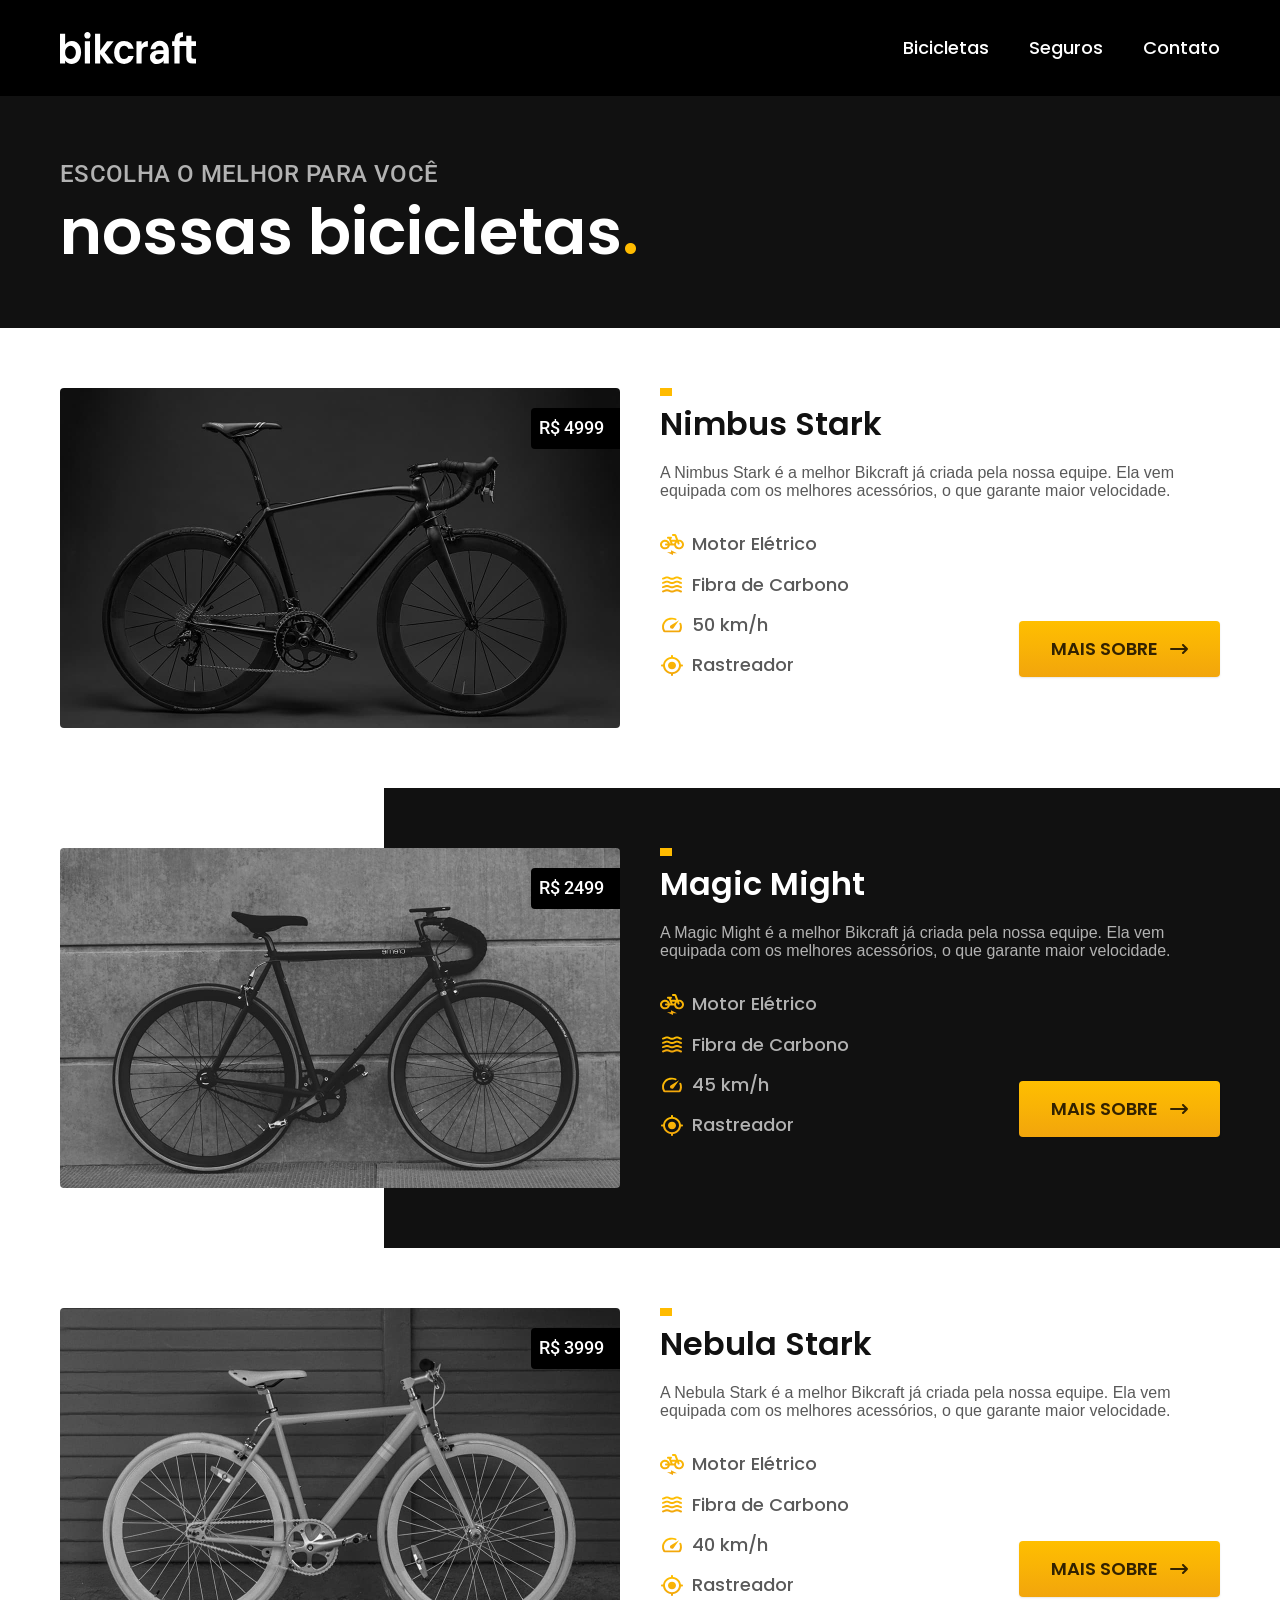
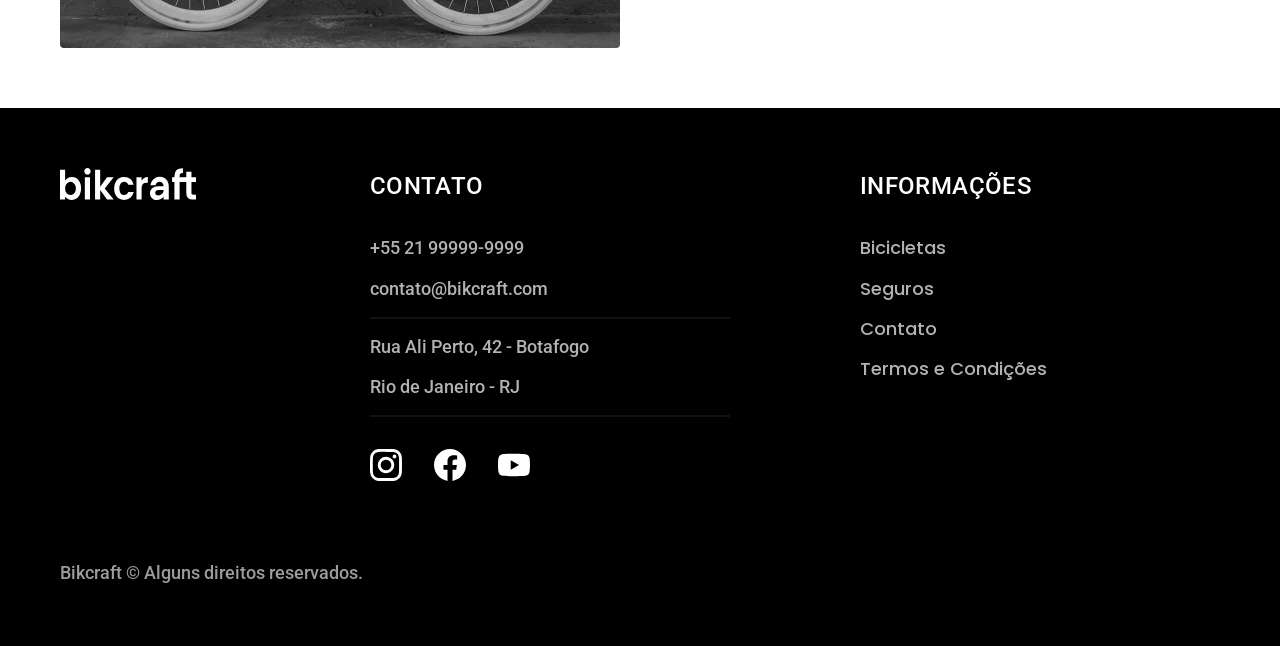
==== bicicletas.html @ d7fd8e76 "termos, bicicletas e seguros" ====
<!DOCTYPE html>
<html lang="pt-br">
<head>
    <meta charset="UTF-8">
    <meta name="viewport" content="width=device-width, initial-scale=1.0">
    <link rel="shortcut icon" href="./img/favicon.svg" type="image/x-icon">
    <title>Bicicletas | Bikcraft</title>
    <meta name="description" content="Termos e condições.">
    <link rel="stylesheet" href="./css/style.css">

    <link rel="preconnect" href="https://fonts.googleapis.com">
    <link rel="preconnect" href="https://fonts.gstatic.com" crossorigin>
    <link href="https://fonts.googleapis.com/css2?family=Merriweather:ital,opsz,wght@1,18..144,900&family=Poppins:wght@400;600&family=Roboto:wght@100..900&display=swap" rel="stylesheet">
</head>

<body id="bicicletas">
    <header class="header-bg">
        <div class="container header">
            <a href="./">
                <img src="img/bikcraft.svg" alt="Bikcraft">
            </a>

            <nav aria-label="primaria">
                <ul class="header-menu font-1-m color-0">
                    <li><a href="./bicicletas.html">Bicicletas</a></li>
                    <li><a href="./seguros.html">Seguros</a></li>
                    <li><a href="./contato.html">Contato</a></li>
                </ul>
            </nav>
        </div>
    </header>

    <main>
        <div class="title-bg">
            <div class="container title">
                <p class="font-2-l-b color-5">Escolha o melhor para você</p>
                <h1 class="font-1-xxl color-0">nossas bicicletas<span class="color-p1">.</span></h1>
            </div>
        </div>

        <div class="bikes container">
            <div class="bikes-img">
                <img src="./img/bikes/nimbus.jpg" alt="Bicicleta Preta">
                <span class="font-2-m color-0">R$ 4999</span>
            </div>
            <div class="bikes-content">
                <h2 class="font-1-xl">Nimbus Stark</h2>
                <p class="font-2-s color-8">A Nimbus Stark é a melhor Bikcraft já criada pela nossa equipe. Ela vem equipada com os melhores acessórios, o que garante maior velocidade.</p>
                <ul class="font-1-m color-8">
                    <li><img src="./img/icons/eletrica.svg" alt="">Motor Elétrico</li>
                    <li><img src="./img/icons/carbono.svg" alt="">Fibra de Carbono</li>
                    <li><img src="./img/icons/velocidade.svg" alt="">50 km/h</li>
                    <li><img src="./img/icons/rastreador.svg" alt="">Rastreador</li>
                </ul>
                <a class="btn arrow" href="./bikes/nimbus.html">Mais Sobre</a>
            </div>
        </div>

        <div class="bikes-bg">
            <div class="bikes container">
                <div class="bikes-img">
                    <img src="./img/bikes/magic.jpg" alt="Bicicleta Preta">
                    <span class="font-2-m color-0">R$ 2499</span>
                </div>
                <div class="bikes-content">
                    <h2 class="font-1-xl color-0">Magic Might</h2>
                    <p class="font-2-s color-5">A Magic Might é a melhor Bikcraft já criada pela nossa equipe. Ela vem equipada com os melhores acessórios, o que garante maior velocidade.</p>
                    <ul class="font-1-m color-5">
                        <li><img src="./img/icons/eletrica.svg" alt="">Motor Elétrico</li>
                        <li><img src="./img/icons/carbono.svg" alt="">Fibra de Carbono</li>
                        <li><img src="./img/icons/velocidade.svg" alt="">45 km/h</li>
                        <li><img src="./img/icons/rastreador.svg" alt="">Rastreador</li>
                    </ul>
                    <a class="btn arrow" href="./bikes/magic.html">Mais Sobre</a>
                </div>
            </div>
        </div>

        <div class="bikes container">
            <div class="bikes-img">
                <img src="./img/bikes/nebula.jpg" alt="Bicicleta Preta">
                <span class="font-2-m color-0">R$ 3999</span>
            </div>
            <div class="bikes-content">
                <h2 class="font-1-xl">Nebula Stark</h2>
                <p class="font-2-s color-8">A Nebula Stark é a melhor Bikcraft já criada pela nossa equipe. Ela vem equipada com os melhores acessórios, o que garante maior velocidade.</p>
                <ul class="font-1-m color-8">
                    <li><img src="./img/icons/eletrica.svg" alt="">Motor Elétrico</li>
                    <li><img src="./img/icons/carbono.svg" alt="">Fibra de Carbono</li>
                    <li><img src="./img/icons/velocidade.svg" alt="">40 km/h</li>
                    <li><img src="./img/icons/rastreador.svg" alt="">Rastreador</li>
                </ul>
                <a class="btn arrow" href="./bikes/nebula.html">Mais Sobre</a>
            </div>
        </div>
        
    </main>

    <footer class="footer-bg">
        <div class="footer container">
            <img src="./img/bikcraft.svg" alt="Bikcraft">
            <div class="footer-coms">
                <h3 class="font-2-l-b color-0">Contato</h3>
                <ul class="font-2-m color-5">
                    <li><a href="tel:+5521999999999">+55 21 99999-9999</a></li>
                    <li><a href="mailto:contato@bikcraft.com">contato@bikcraft.com</a></li>
                    <li>Rua Ali Perto, 42 - Botafogo</li>
                    <li>Rio de Janeiro - RJ</li>
                </ul>
                <div class="footer-media">
                    <a href="./">
                        <img src="./img/social-media/instagram.svg" alt="Instagram">
                    </a>
                    <a href="./">
                        <img src="./img/social-media/facebook.svg" alt="Facebook">
                    </a>
                    <a href="./">
                        <img src="./img/social-media/youtube.svg" alt="Youtube">
                    </a>
                </div>
            </div>
            <div class="footer-info">
                <h3 class="font-2-l-b color-0">Informações</h3>
                <nav>
                    <ul class="font-1-m color-5">
                        <li><a href="./bicicletas.html">Bicicletas</a></li>
                        <li><a href="./seguros.html">Seguros</a></li>
                        <li><a href="./contato.html">Contato</a></li>
                        <li><a href="./termos.html">Termos e Condições</a></li>
                    </ul>
                </nav>
            </div>
            <p class="font-2-m color-6 footer-copy">Bikcraft © Alguns direitos reservados.</p>
        </div>
    </footer>
</body>
</html>
---- css/style.css ----
@import url(./global/global.css);
@import url(./utilities/colors.css);
@import url(./utilities/typo.css);

@import url(./global/header.css);
@import url(./global/footer.css);

/* UTILITIES */
@import url(./utilities/components.css);

/* HOME */
@import url(./home/intro.css);
@import url(./home/tech.css);
@import url(./home/partners.css);
@import url(./home/depo.css);

/* Bicicletas */
@import url(./bikes/bikes-list.css);
@import url(./bikes/bicicletas.css);

/* Seguros */
@import url(./assurance/seguros.css);
@import url(./assurance/vantagens.css);
@import url(./assurance/qa.css);

/* Termos */
@import url(./termos/termos.css);
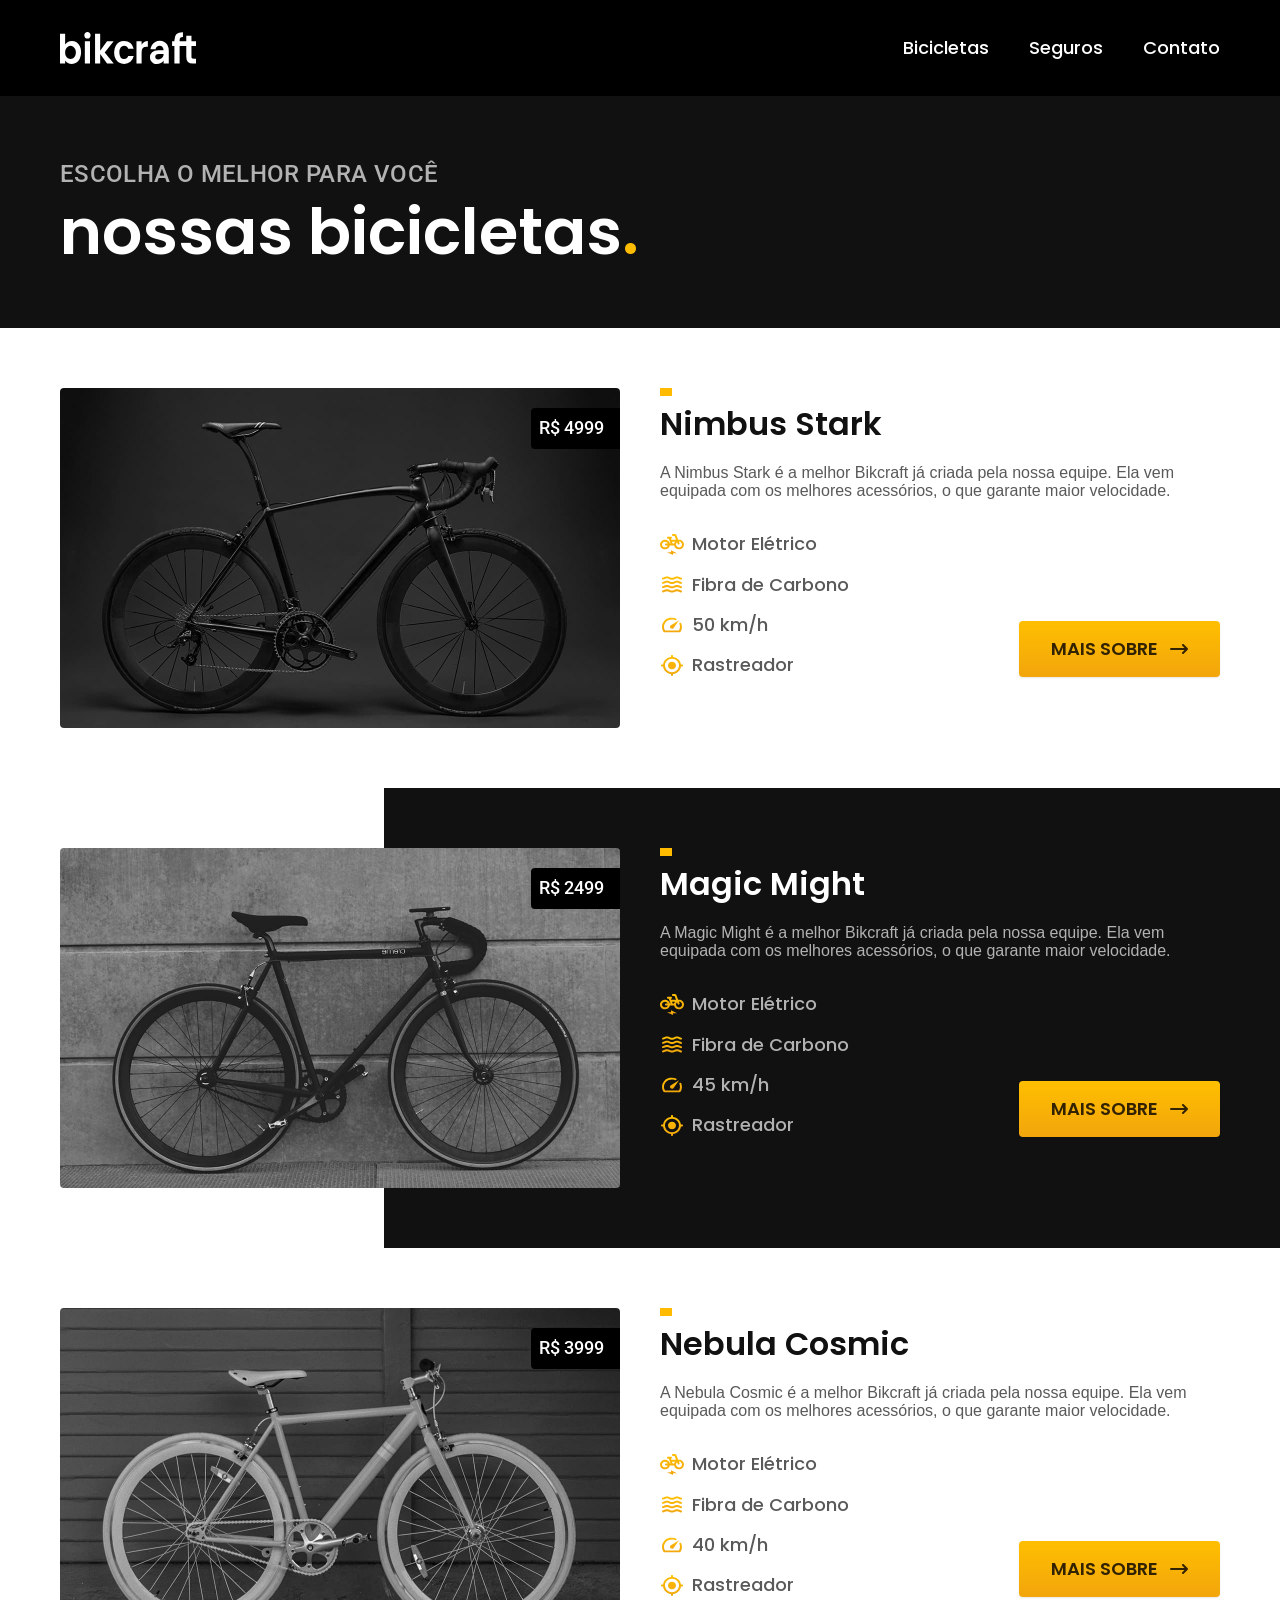
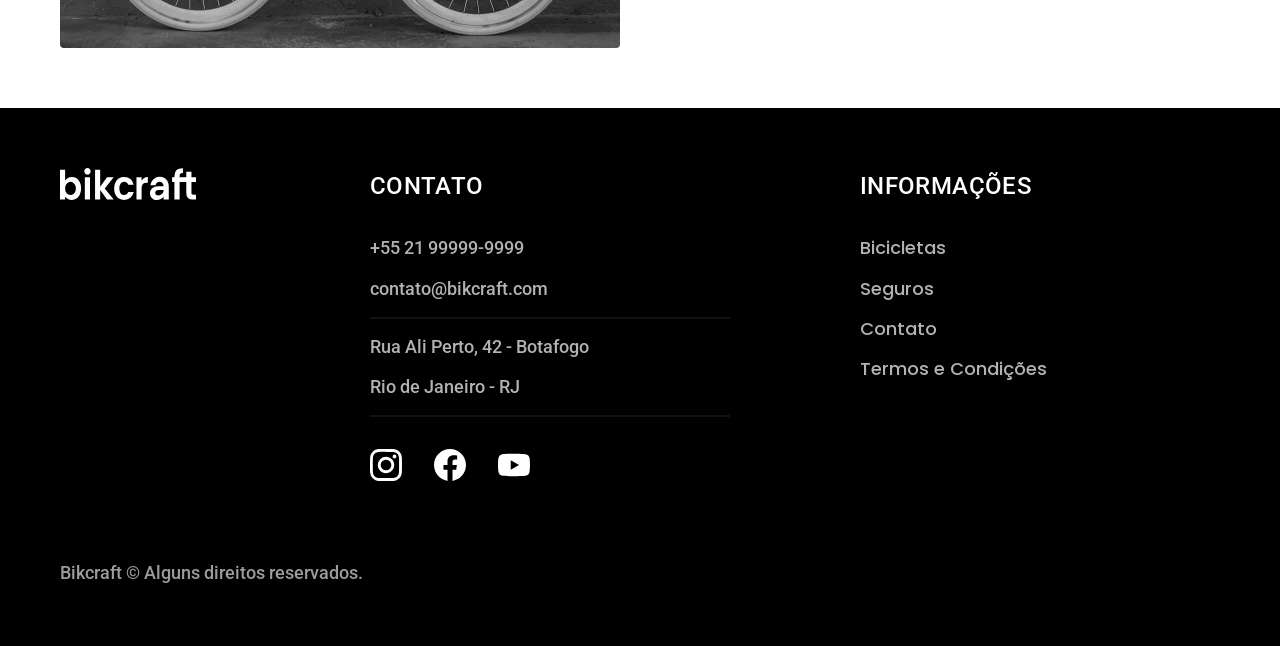
==== commit d110f891: "bicicletas-internas e contato" ====
--- a/bicicletas.html
+++ b/bicicletas.html
@@ -52,7 +52,7 @@
                     <li><img src="./img/icons/velocidade.svg" alt="">50 km/h</li>
                     <li><img src="./img/icons/rastreador.svg" alt="">Rastreador</li>
                 </ul>
-                <a class="btn arrow" href="./bikes/nimbus.html">Mais Sobre</a>
+                <a class="btn arrow" href="./bicicletas/nimbus.html">Mais Sobre</a>
             </div>
         </div>
 
@@ -71,7 +71,7 @@
                         <li><img src="./img/icons/velocidade.svg" alt="">45 km/h</li>
                         <li><img src="./img/icons/rastreador.svg" alt="">Rastreador</li>
                     </ul>
-                    <a class="btn arrow" href="./bikes/magic.html">Mais Sobre</a>
+                    <a class="btn arrow" href="./bicicletas/magic.html">Mais Sobre</a>
                 </div>
             </div>
         </div>
@@ -82,15 +82,15 @@
                 <span class="font-2-m color-0">R$ 3999</span>
             </div>
             <div class="bikes-content">
-                <h2 class="font-1-xl">Nebula Stark</h2>
-                <p class="font-2-s color-8">A Nebula Stark é a melhor Bikcraft já criada pela nossa equipe. Ela vem equipada com os melhores acessórios, o que garante maior velocidade.</p>
+                <h2 class="font-1-xl">Nebula Cosmic</h2>
+                <p class="font-2-s color-8">A Nebula Cosmic é a melhor Bikcraft já criada pela nossa equipe. Ela vem equipada com os melhores acessórios, o que garante maior velocidade.</p>
                 <ul class="font-1-m color-8">
                     <li><img src="./img/icons/eletrica.svg" alt="">Motor Elétrico</li>
                     <li><img src="./img/icons/carbono.svg" alt="">Fibra de Carbono</li>
                     <li><img src="./img/icons/velocidade.svg" alt="">40 km/h</li>
                     <li><img src="./img/icons/rastreador.svg" alt="">Rastreador</li>
                 </ul>
-                <a class="btn arrow" href="./bikes/nebula.html">Mais Sobre</a>
+                <a class="btn arrow" href="./bicicletas/nebula.html">Mais Sobre</a>
             </div>
         </div>
         
--- a/css/style.css
+++ b/css/style.css
@@ -7,6 +7,7 @@
 
 /* UTILITIES */
 @import url(./utilities/components.css);
+@import url(./utilities/form.css);
 
 /* HOME */
 @import url(./home/intro.css);
@@ -17,11 +18,17 @@
 /* Bicicletas */
 @import url(./bikes/bikes-list.css);
 @import url(./bikes/bicicletas.css);
+@import url(./bikes/bicicleta.css);
+@import url(./bikes/seguro.css);
 
 /* Seguros */
 @import url(./assurance/seguros.css);
 @import url(./assurance/vantagens.css);
 @import url(./assurance/qa.css);
 
+/* Contato */
+@import url(./contact/contato.css);
+@import url(./contact/lojas.css);
+
 /* Termos */
 @import url(./termos/termos.css);
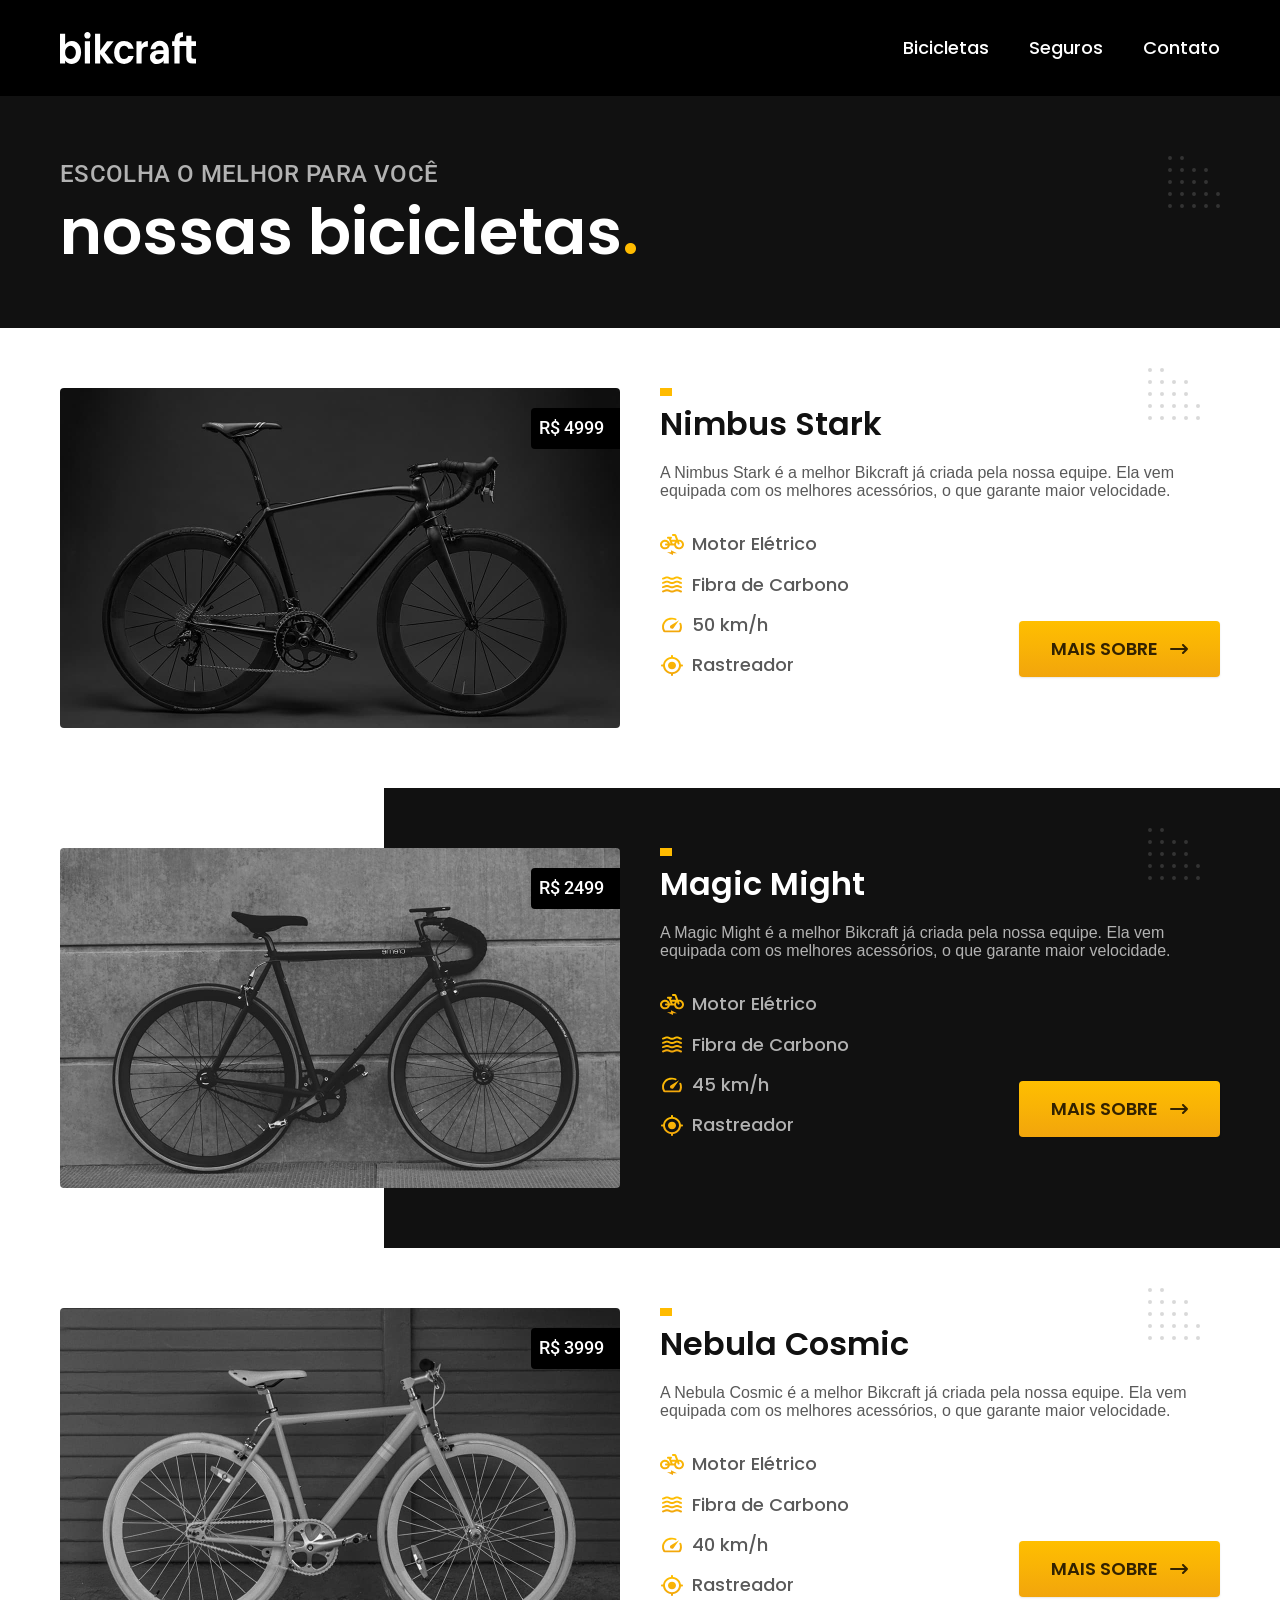
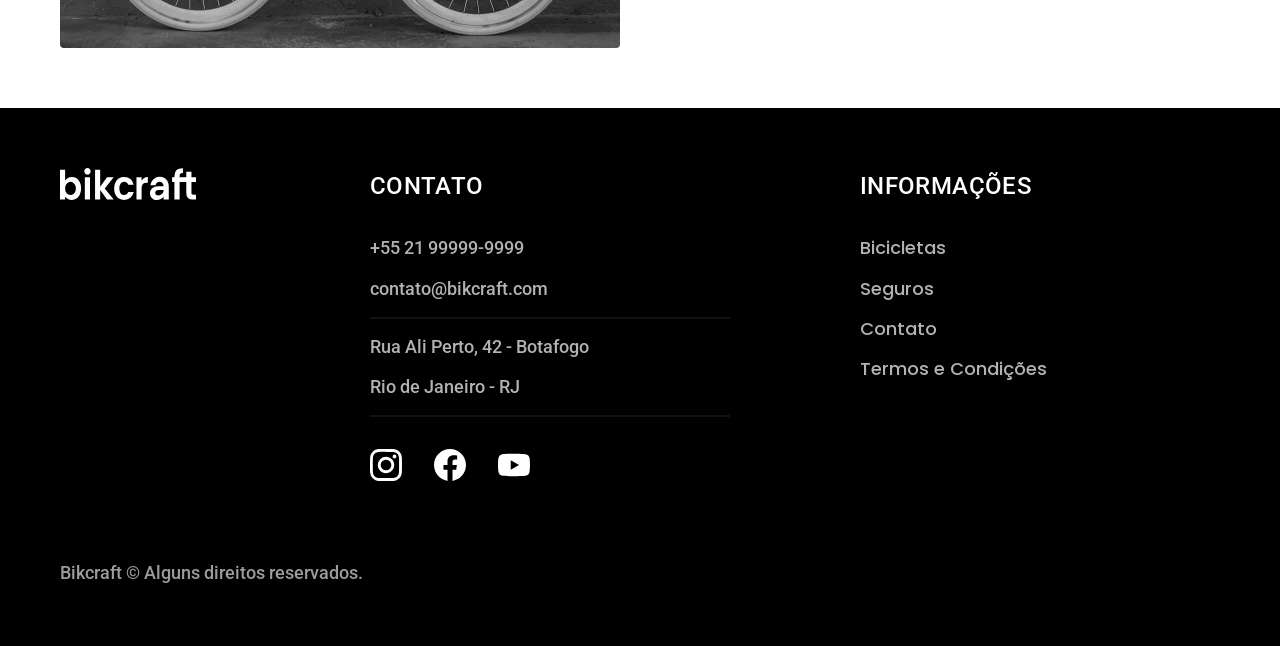
==== commit 345a3498: "HTML n CSS done" ====
--- a/bicicletas.html
+++ b/bicicletas.html
@@ -6,6 +6,8 @@
     <link rel="shortcut icon" href="./img/favicon.svg" type="image/x-icon">
     <title>Bicicletas | Bikcraft</title>
     <meta name="description" content="Termos e condições.">
+    
+    <link rel="preload" href="./css/style.css" as="style">
     <link rel="stylesheet" href="./css/style.css">
 
     <link rel="preconnect" href="https://fonts.googleapis.com">
--- a/css/style.css
+++ b/css/style.css
@@ -30,5 +30,8 @@
 @import url(./contact/contato.css);
 @import url(./contact/lojas.css);
 
+/* Orçamento */
+@import url(./value/orcamento.css);
+
 /* Termos */
 @import url(./termos/termos.css);
--- a/css/style.css
+++ b/css/style.css
@@ -30,5 +30,8 @@
 @import url(./contact/contato.css);
 @import url(./contact/lojas.css);
 
+/* Orçamento */
+@import url(./value/orcamento.css);
+
 /* Termos */
 @import url(./termos/termos.css);
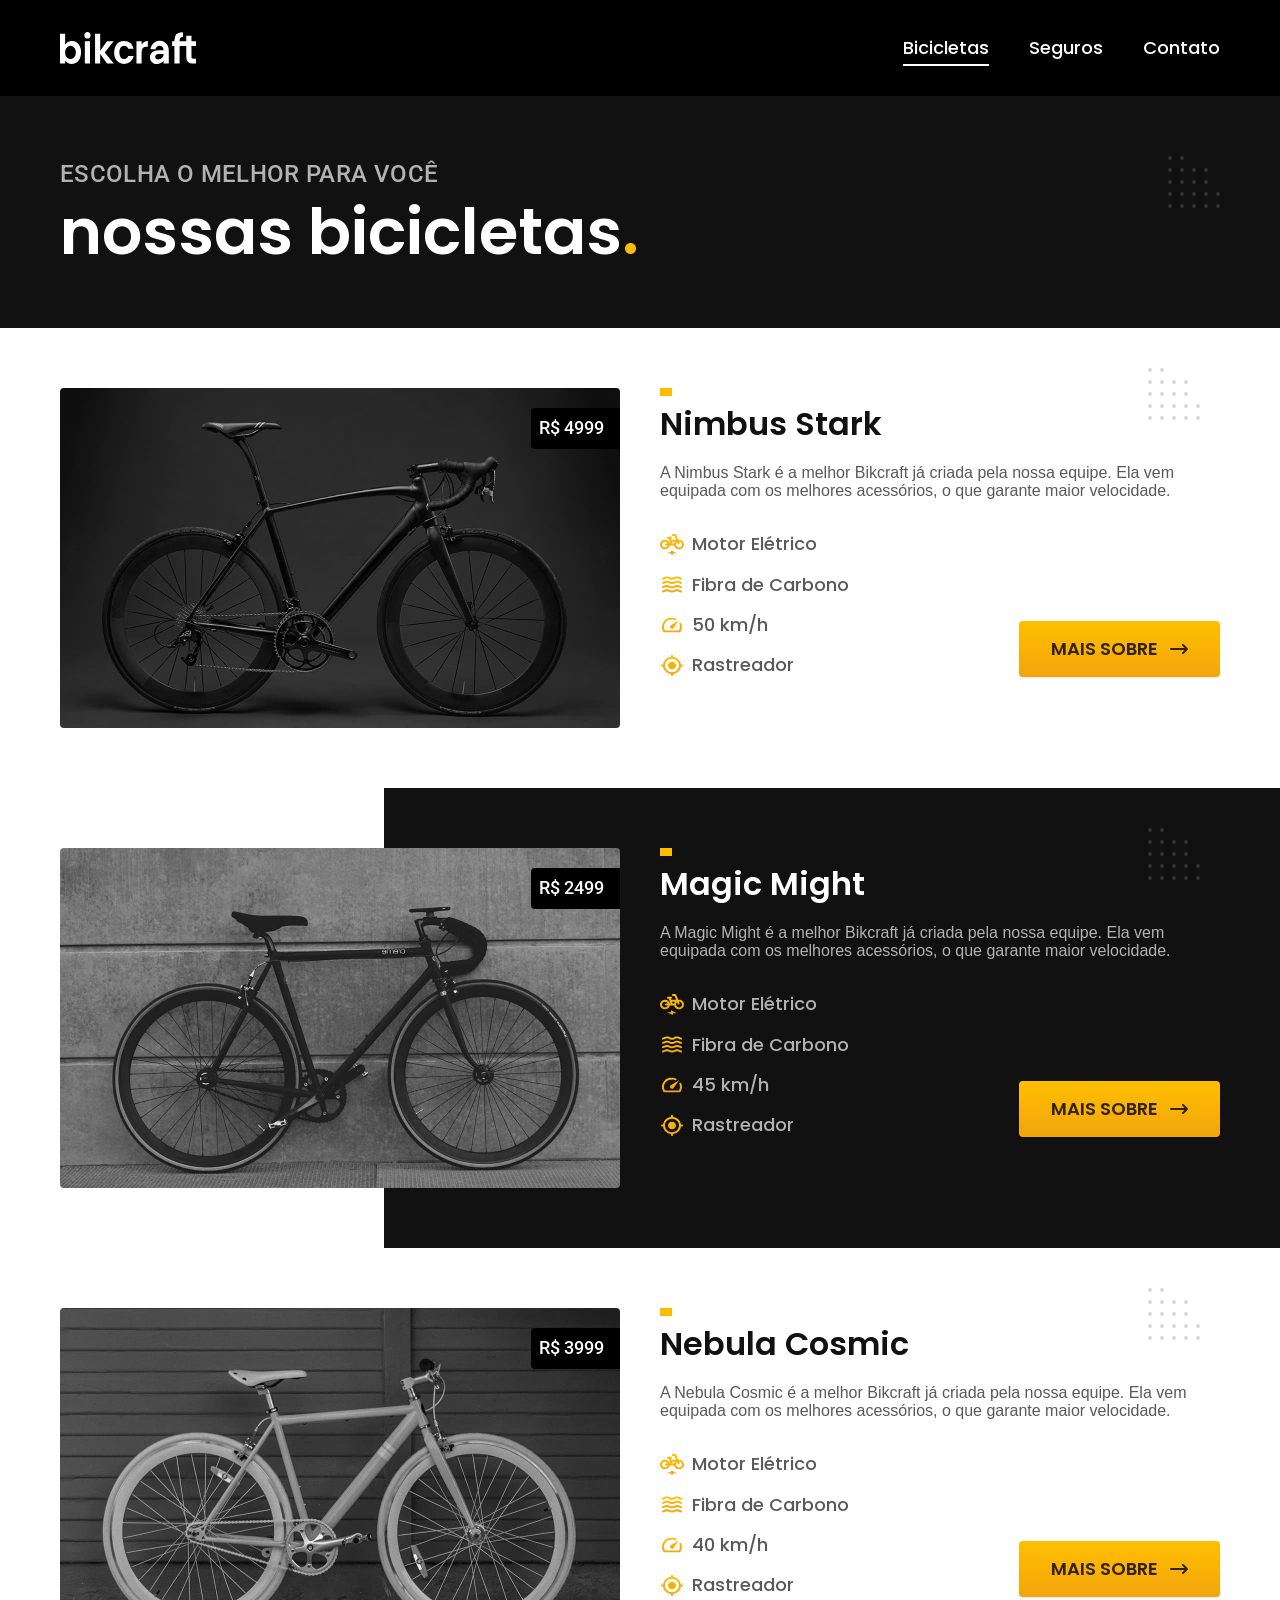
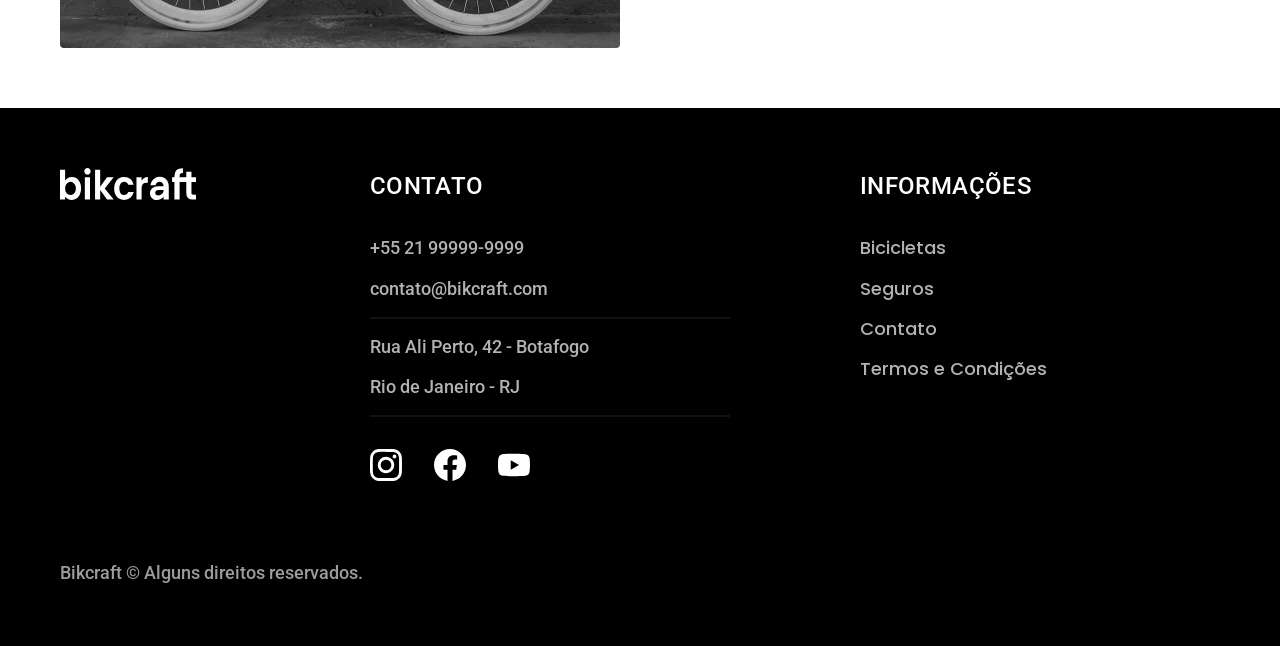
==== commit 12614815: "javaScript" ====
--- a/bicicletas.html
+++ b/bicicletas.html
@@ -135,5 +135,6 @@
             <p class="font-2-m color-6 footer-copy">Bikcraft © Alguns direitos reservados.</p>
         </div>
     </footer>
+    <script src="./js/script.js"></script>
 </body>
 </html>
--- a/css/style.css
+++ b/css/style.css
@@ -1,6 +1,7 @@
 @import url(./global/global.css);
 @import url(./utilities/colors.css);
 @import url(./utilities/typo.css);
+@import url(./utilities/animation.css);
 
 @import url(./global/header.css);
 @import url(./global/footer.css);
--- a/css/style.css
+++ b/css/style.css
@@ -1,6 +1,7 @@
 @import url(./global/global.css);
 @import url(./utilities/colors.css);
 @import url(./utilities/typo.css);
+@import url(./utilities/animation.css);
 
 @import url(./global/header.css);
 @import url(./global/footer.css);
